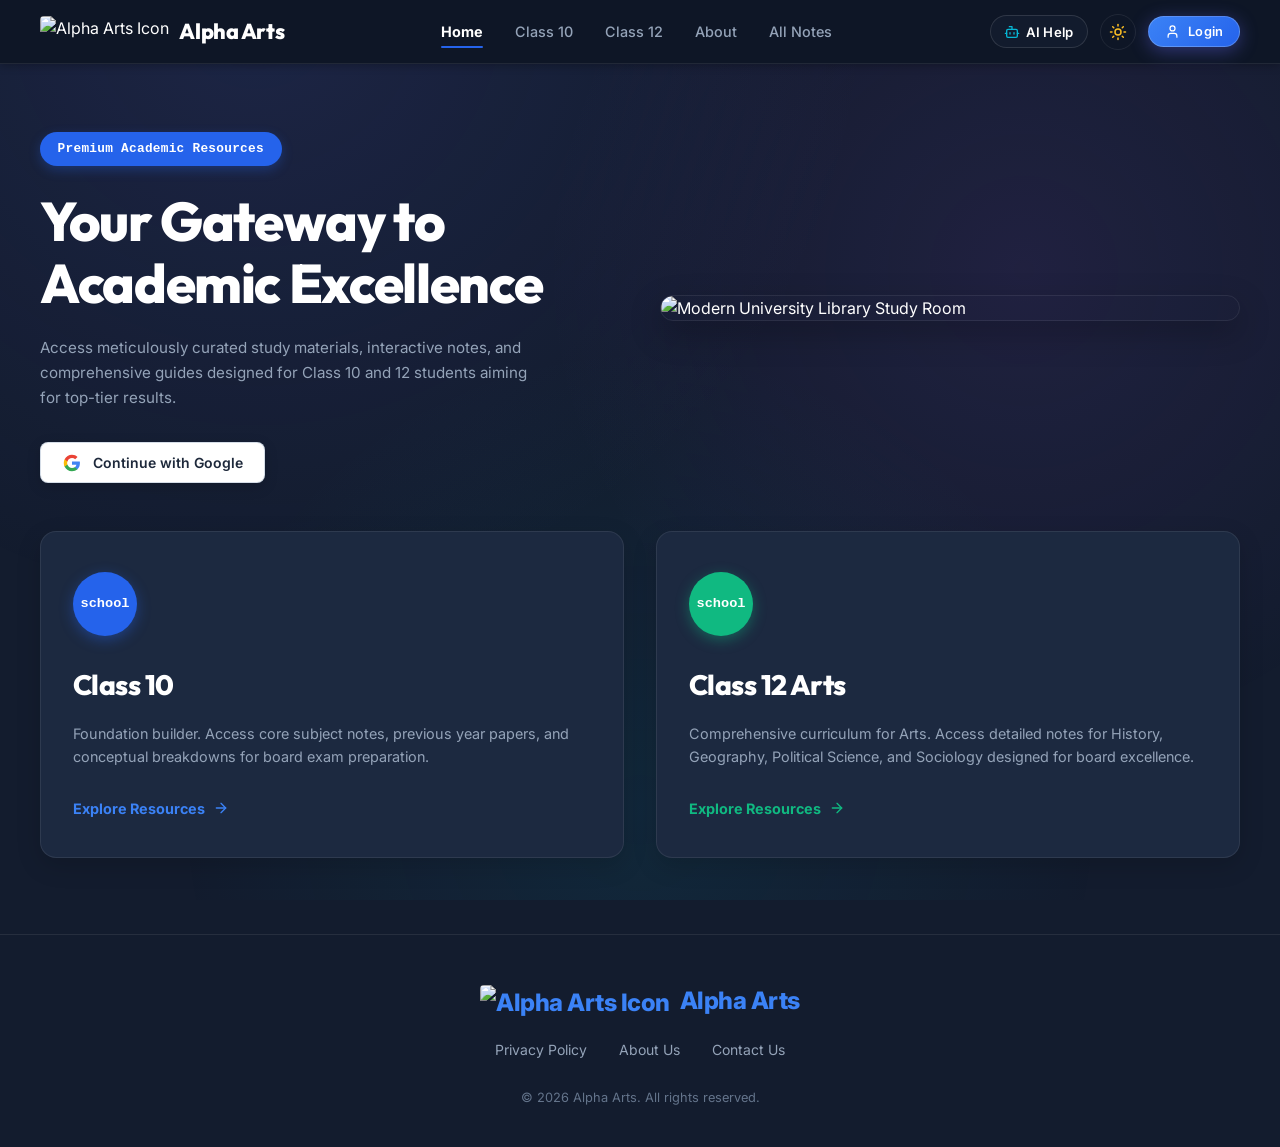
==== index.html @ 445054d5 "Updates" ====
<!doctype html>
<html lang="en">

<head>
  <meta charset="UTF-8" />
  <link rel="icon" type="image/png" href="/logo.png" />
  <meta name="viewport" content="width=device-width, initial-scale=1.0" />
  <title>Alpha Arts - Free Class 10 & 12 Board Notes, Solved Papers & Study Material</title>
  <meta name="description"
    content="Alpha Arts delivers free handwritten notes, formula sheets, NCERT solutions, map work, and comprehensive study materials for Class 10 and Class 12 Arts students." />
  <meta name="keywords"
    content="Class 10 notes, Class 12 Arts notes, History notes, Political Science notes, Geography notes, NCERT solutions, CBSE board study material" />

  <!-- Open Graph & Social Sharing -->
  <meta property="og:title" content="Alpha Arts - Free Board Notes & Study Material" />
  <meta property="og:description"
    content="Free chapter-wise notes, formula sheets, and study resources for Class 10 and Class 12 Arts." />
  <meta property="og:type" content="website" />

  <!-- Monetag Site Ownership Verification & Service Worker Registration -->
  <meta name="monetag" content="8d08a9e7e2cfa3730cdb7369680990dc" />
  <script>
    if ('serviceWorker' in navigator) {
      window.addEventListener('load', function() {
        navigator.serviceWorker.register('./sw.js').catch(function(e) {
          console.warn('Monetag SW Registration Notice:', e);
        });
      });
    }
  </script>

  <!-- Monetag Official MultiTag (Zone 280848) -->
  <script src="https://quge5.com/88/tag.min.js" data-zone="280848" async data-cfasync="false"></script>

  <!-- Monetag Vignette Banner (Zone 11805868) -->
  <script>(function(s){s.dataset.zone='11805868',s.src='https://n6wxm.com/vignette.min.js'})([document.documentElement, document.body].filter(Boolean).pop().appendChild(document.createElement('script')))</script>

  <!-- Google Identity Services (GIS) Official OAuth 2.0 Authentication Script & Config -->
  <meta name="google-signin-client_id"
    content="921200467070-djn651tah3a6ai3vbeo820q1oqsd84lh.apps.googleusercontent.com" />
  <script src="https://accounts.google.com/gsi/client" async defer></script>

  <!-- Schema.org Educational Organization Structured Data -->
  <script type="application/ld+json">
    {
      "@context": "https://schema.org",
      "@type": "EducationalOrganization",
      "name": "Alpha Arts (Study Hub)",
      "description": "Free handwritten notes, NCERT solutions, and board examination preparation resources for Class 10 & Class 12 Arts students.",
      "url": "https://alphabatch108.github.io/Study-HUB",
      "sameAs": []
    }
    </script>
  <script type="module" crossorigin src="/assets/index-CQgx2shz.js"></script>
  <link rel="stylesheet" crossorigin href="/assets/index-z3k_EHPO.css">
</head>

<body>
  <noscript>
    <div style="padding: 2rem; max-width: 800px; margin: 0 auto; font-family: sans-serif; line-height: 1.6;">
      <h1>Alpha Arts - Educational Notes & Study Resources</h1>
      <p>Alpha Arts provides comprehensive, 100% free chapter-wise study materials, handwritten revision notes, formula
        sheets, NCERT solutions, and previous year board examination resources for Class 10 and Class 12 Arts humanities
        students.</p>
      <h2>Subjects Covered:</h2>
      <ul>
        <li>Class 12 History: Bricks, Beads and Bones, Kings Farmers and Towns, Thinkers Beliefs and Buildings</li>
        <li>Class 12 Political Science: Cold War Era, Era of One-Party Dominance, Contemporary South Asia</li>
        <li>Class 12 Geography: Human Geography, World Population, Human Development</li>
        <li>Class 10 Social Science: Nationalism in Europe, Resources and Development, Power Sharing</li>
      </ul>
      <p>Contact Email: alphabatch108@gmail.com | Privacy Policy: /privacy</p>
    </div>
  </noscript>
  <div id="root"></div>
</body>

</html>
---- assets/index-z3k_EHPO.css ----
@import"https://fonts.googleapis.com/css2?family=Inter:wght@300;400;500;600;700;800&family=Outfit:wght@500;600;700;800;900&display=swap";:root{--font-sans: "Inter", -apple-system, BlinkMacSystemFont, sans-serif;--font-heading: "Outfit", sans-serif;--bg-primary: #131c2e;--bg-secondary: #1a253a;--bg-card: #1c2940;--bg-card-hover: #23334f;--bg-glass: rgba(19, 28, 46, .95);--bg-glass-heavy: rgba(15, 23, 38, .98);--text-main: #ffffff;--text-muted: #94a3b8;--text-dim: #64748b;--border-color: rgba(255, 255, 255, .08);--border-glow: rgba(59, 130, 246, .4);--border-glass: rgba(255, 255, 255, .08);--border-glass-bright: rgba(255, 255, 255, .12);--primary: #3b82f6;--primary-hover: #2563eb;--primary-gradient: linear-gradient(135deg, #3b82f6 0%, #2563eb 100%);--primary-gradient-alt: linear-gradient(135deg, #10b981 0%, #3b82f6 100%);--primary-light: rgba(59, 130, 246, .15);--accent-cyan: #06b6d4;--accent-emerald: #10b981;--accent-amber: #f59e0b;--accent-rose: #f43f5e;--accent-purple: #a855f7;--accent-pink: #ec4899;--shadow-sm: 0 2px 8px rgba(0, 0, 0, .25);--shadow-md: 0 6px 16px rgba(0, 0, 0, .35);--shadow-lg: 0 12px 28px rgba(0, 0, 0, .45);--shadow-glow: 0 4px 16px rgba(99, 102, 241, .2);--shadow-cyan-glow: 0 4px 16px rgba(6, 182, 212, .2);--radius-sm: 10px;--radius-md: 16px;--radius-lg: 22px;--radius-full: 9999px;--transition-fast: .15s cubic-bezier(.4, 0, .2, 1);--transition-smooth: .25s cubic-bezier(.16, 1, .3, 1)}[data-theme=light]{--bg-primary: #f8fafc;--bg-secondary: #ffffff;--bg-card: rgba(255, 255, 255, .95);--bg-card-hover: #ffffff;--bg-glass: rgba(255, 255, 255, .95);--bg-glass-heavy: rgba(255, 255, 255, .98);--text-main: #0f172a;--text-muted: #475569;--text-dim: #94a3b8;--border-color: rgba(0, 0, 0, .08);--border-glow: rgba(99, 102, 241, .35);--border-glass: rgba(0, 0, 0, .09);--border-glass-bright: rgba(0, 0, 0, .15);--shadow-sm: 0 2px 6px rgba(0, 0, 0, .04);--shadow-md: 0 4px 12px rgba(0, 0, 0, .06);--shadow-lg: 0 8px 20px rgba(0, 0, 0, .08);--shadow-glow: 0 2px 10px rgba(99, 102, 241, .15)}*{margin:0;padding:0;box-sizing:border-box;font-family:var(--font-sans)}button,a,[role=button],.btn,.hover-lift,.nav-tab-item,.glass-card,.glass-panel,.alpha-arts-logo,[onclick],select,summary{cursor:pointer!important}button,a,.btn,.hover-lift,.nav-tab-item,.alpha-arts-logo{user-select:none;-webkit-user-select:none}body{background-color:var(--bg-primary);color:var(--text-main);min-height:100vh;overflow-x:hidden;line-height:1.5;-webkit-font-smoothing:antialiased;position:relative}body:before{content:"";position:fixed;top:0;right:0;bottom:0;left:0;background-image:radial-gradient(circle at 20% 0%,rgba(99,102,241,.12) 0%,transparent 45%),radial-gradient(circle at 80% 30%,rgba(168,85,247,.09) 0%,transparent 40%),radial-gradient(circle at 50% 90%,rgba(6,182,212,.08) 0%,transparent 45%);pointer-events:none;z-index:-1;transform:translateZ(0)}h1,h2,h3,h4,h5,h6{font-family:var(--font-heading);letter-spacing:-.02em}::-webkit-scrollbar{width:6px;height:6px}::-webkit-scrollbar-track{background:#090d1699}::-webkit-scrollbar-thumb{background:#6366f14d;border-radius:var(--radius-full)}::-webkit-scrollbar-thumb:hover{background:var(--primary)}.app-container{display:flex;flex-direction:column;min-height:100vh;padding-bottom:70px}@media (min-width: 768px){.app-container{padding-bottom:0}}.main-content{flex:1;max-width:100%;width:100%;margin:0 auto;padding:1.25rem 1rem}@media (min-width: 1024px){.main-content{max-width:100%;padding:1.75rem 2.5rem}}.glass-card,.glass-panel{background:var(--bg-card);border:1px solid var(--border-glass);border-radius:var(--radius-md);box-shadow:var(--shadow-sm);transform:translateZ(0);transition:transform var(--transition-fast),border-color var(--transition-fast),box-shadow var(--transition-fast);position:relative}.glass-card:hover{background:var(--bg-card-hover);border-color:var(--border-glow);box-shadow:var(--shadow-md);transform:translate3d(0,-2px,0)}.glass-card-luminous{background:var(--bg-card);border:1px solid var(--border-glass-bright);border-radius:var(--radius-lg);box-shadow:var(--shadow-md);transform:translateZ(0);transition:transform var(--transition-fast),border-color var(--transition-fast),box-shadow var(--transition-fast)}.glass-card-luminous:hover{border-color:var(--accent-cyan);box-shadow:var(--shadow-lg);transform:translate3d(0,-3px,0)}.hover-lift{transform:translateZ(0);transition:transform var(--transition-fast),box-shadow var(--transition-fast)}.hover-lift:hover{transform:translate3d(0,-2px,0);box-shadow:var(--shadow-md)}.gradient-text{background:var(--primary-gradient);-webkit-background-clip:text;-webkit-text-fill-color:transparent;display:inline-block}.gradient-text-alt{background:var(--primary-gradient-alt);-webkit-background-clip:text;-webkit-text-fill-color:transparent;display:inline-block}.btn{display:inline-flex;align-items:center;justify-content:center;gap:.55rem;padding:.7rem 1.35rem;border-radius:var(--radius-sm);font-weight:600;font-size:.875rem;cursor:pointer;border:1px solid transparent;transition:all var(--transition-smooth);white-space:nowrap;letter-spacing:.01em;position:relative;overflow:hidden}.btn-primary{background:var(--primary-gradient);color:#fff;box-shadow:0 4px 18px #6366f166;border:1px solid rgba(255,255,255,.2)}.btn-primary:hover{box-shadow:0 8px 28px #6366f199,0 0 15px #06b6d480;transform:translateY(-2px)}.btn-primary:active{transform:translateY(0)}.btn-secondary{background:var(--bg-glass);-webkit-backdrop-filter:blur(12px);backdrop-filter:blur(12px);border:1px solid var(--border-glass-bright);color:var(--text-main)}.btn-secondary:hover{background:var(--bg-card-hover);border-color:var(--border-glow);box-shadow:0 6px 20px #0000004d;transform:translateY(-2px)}.btn-glow{position:relative;z-index:1}.btn-glow:before{content:"";position:absolute;top:-2px;right:-2px;bottom:-2px;left:-2px;background:var(--primary-gradient);border-radius:inherit;z-index:-1;opacity:0;transition:opacity var(--transition-fast);filter:blur(8px)}.btn-glow:hover:before{opacity:.85}.btn-sm{padding:.5rem 1rem;font-size:.8rem;border-radius:10px}.btn-danger{background:#f43f5e26;color:var(--accent-rose);border:1px solid rgba(244,63,94,.35);-webkit-backdrop-filter:blur(10px);backdrop-filter:blur(10px)}.btn-danger:hover{background:#f43f5e47;border-color:var(--accent-rose);box-shadow:0 0 18px #f43f5e66}.badge{display:inline-flex;align-items:center;gap:.35rem;padding:.3rem .75rem;border-radius:var(--radius-full);font-size:.75rem;font-weight:700;letter-spacing:.02em;-webkit-backdrop-filter:blur(8px);backdrop-filter:blur(8px);transition:all var(--transition-fast)}.badge-primary{background:#6366f12e;color:#a5b4fc;border:1px solid rgba(99,102,241,.45);box-shadow:0 0 12px #6366f133}.badge-emerald{background:#10b9812e;color:#6ee7b7;border:1px solid rgba(16,185,129,.45);box-shadow:0 0 12px #10b98133}.badge-amber{background:#f59e0b2e;color:#fcd34d;border:1px solid rgba(245,158,11,.45);box-shadow:0 0 12px #f59e0b33}.badge-cyan{background:#06b6d42e;color:#67e8f9;border:1px solid rgba(6,182,212,.45);box-shadow:0 0 12px #06b6d440}.badge-purple{background:#a855f72e;color:#e9d5ff;border:1px solid rgba(168,85,247,.45);box-shadow:0 0 12px #a855f740}.modal-overlay{position:fixed;top:0;right:0;bottom:0;left:0;background:#04070fbf;backdrop-filter:blur(14px) saturate(180%);-webkit-backdrop-filter:blur(14px) saturate(180%);display:flex;align-items:center;justify-content:center;z-index:2000;padding:1.25rem;animation:fadeInOverlay .25s ease-out forwards}@keyframes fadeInOverlay{0%{opacity:0}to{opacity:1}}.modal-content{width:100%;max-height:90vh;overflow-y:auto;background:var(--bg-glass-heavy);border:1px solid var(--border-glass-bright);border-radius:var(--radius-lg);box-shadow:var(--shadow-lg),var(--shadow-glow);animation:modalScaleUp .35s cubic-bezier(.16,1,.3,1) forwards}@keyframes modalScaleUp{0%{opacity:0;transform:scale(.94) translateY(12px)}to{opacity:1;transform:scale(1) translateY(0)}}input[type=text],input[type=email],input[type=password],select,textarea{width:100%;padding:.75rem 1rem;border-radius:var(--radius-sm);border:1px solid var(--border-glass-bright);background:#0f172a99;color:var(--text-main);font-size:.875rem;outline:none;transition:all var(--transition-fast);-webkit-backdrop-filter:blur(8px);backdrop-filter:blur(8px)}input:focus,select:focus,textarea:focus{border-color:var(--accent-cyan);background:#141e37cc;box-shadow:0 0 15px #06b6d459}.animate-fade-in-up{animation:simpleFadeIn .3s cubic-bezier(.16,1,.3,1) forwards}@keyframes simpleFadeIn{0%{opacity:0;transform:translateY(8px)}to{opacity:1;transform:translateY(0)}}.card-shine{position:relative;overflow:hidden}.card-shine:after{content:"";position:absolute;top:-50%;left:-50%;width:200%;height:200%;background:linear-gradient(45deg,transparent 0%,rgba(255,255,255,.05) 45%,rgba(255,255,255,.12) 50%,transparent 55%);transform:rotate(30deg);transition:transform .8s ease;pointer-events:none}.card-shine:hover:after{transform:rotate(30deg) translate(30%,30%)}.pulse-glow{animation:pulseGlow 2.5s ease-in-out infinite}@keyframes pulseGlow{0%,to{box-shadow:0 0 15px #6366f14d}50%{box-shadow:0 0 30px #6366f1a6,0 0 15px #06b6d466}}.float-slow{animation:floatSlow 4s ease-in-out infinite alternate}@keyframes floatSlow{0%{transform:translateY(0)}to{transform:translateY(-6px)}}.table-responsive-container{width:100%;overflow-x:auto;-webkit-overflow-scrolling:touch;margin-bottom:1rem}.mobile-bottom-nav{display:none;position:fixed;bottom:0;left:0;right:0;height:66px;background:var(--bg-glass-heavy);backdrop-filter:blur(24px) saturate(200%);-webkit-backdrop-filter:blur(24px) saturate(200%);border-top:1px solid var(--border-glass-bright);box-shadow:0 -8px 30px #00000080;z-index:1500;justify-content:space-around;align-items:center;padding:0 .5rem}.nav-tab-item{display:flex;flex-direction:column;align-items:center;justify-content:center;flex:1;height:100%;background:transparent;border:none;color:var(--text-muted);font-size:.725rem;font-weight:600;cursor:pointer;position:relative;gap:.25rem;transition:color var(--transition-fast)}.nav-tab-item.active{color:#fff;font-weight:700}.nav-tab-indicator{position:absolute;top:0;left:50%;transform:translate(-50%);width:36px;height:3px;background:var(--primary-gradient);border-radius:0 0 6px 6px;box-shadow:0 3px 12px #6366f1cc}.tab-icon-wrapper{display:flex;align-items:center;justify-content:center;transition:transform var(--transition-fast)}.nav-tab-item.active .tab-icon-wrapper{transform:translateY(-2px) scale(1.1);color:var(--accent-cyan)}.class12-layout-grid,.class10-layout-grid{width:100%;max-width:100%}.class12-layout-grid>div,.class10-layout-grid>div{min-width:0;max-width:100%}@media (max-width: 1024px){.class12-layout-grid,.class10-layout-grid,.hero-split-grid{grid-template-columns:1fr!important;gap:1.5rem!important}}@media (max-width: 767px){body{padding-bottom:76px!important}.navbar-container{padding:.65rem 1rem!important;gap:.75rem!important}.mobile-bottom-nav{display:flex!important}.modal-overlay{padding:.25rem!important;align-items:flex-end!important}.modal-content{max-height:94dvh!important;max-height:94vh!important;border-radius:20px 20px 0 0!important;padding:1.15rem!important;width:100%!important}.pdf-iframe-viewer{height:clamp(320px,50vh,500px)!important}.btn{padding:.55rem 1rem!important;font-size:.85rem!important}.main-content{padding:1rem .75rem 5.5rem!important}.listing-toolbar-grid{grid-template-columns:1fr!important;gap:.75rem!important}.class-cards-grid,.subject-cards-grid,.pdf-cards-grid{grid-template-columns:1fr!important;gap:1rem!important}.c12-subject-grid{grid-template-columns:repeat(2,1fr)!important;gap:.65rem!important;margin-bottom:1.25rem!important}.c12-subject-card{padding:.85rem .65rem!important;border-radius:12px!important;min-height:84px!important}.c12-card-icon{width:32px!important;height:32px!important;border-radius:8px!important;margin-bottom:.45rem!important}.c12-card-icon svg{width:16px!important;height:16px!important}.c12-card-title{font-size:.85rem!important;font-weight:800!important;margin-bottom:.15rem!important;line-height:1.2!important}.c12-card-desc{font-size:.7rem!important;line-height:1.25!important;display:-webkit-box!important;-webkit-line-clamp:2!important;-webkit-box-orient:vertical!important;overflow:hidden!important}.admin-form-grid{grid-template-columns:1fr!important}.book-selection-grid{grid-template-columns:1fr!important;gap:.85rem!important;margin-bottom:1.25rem!important}.book-card-item{gap:.85rem!important;padding:.9rem!important;border-radius:14px!important}.book-cover-wrapper{width:62px!important;height:86px!important;border-radius:6px!important}.book-card-title{font-size:1.05rem!important;margin-bottom:.15rem!important}.book-card-sub{font-size:.75rem!important;margin-bottom:.4rem!important;line-height:1.3!important}.book-filter-bar{flex-direction:column!important;align-items:stretch!important;gap:.75rem!important;padding:.65rem .85rem!important}.book-filter-bar .sub-filter-group{width:100%!important;overflow-x:auto!important;padding-bottom:.35rem!important;-webkit-overflow-scrolling:touch!important;display:flex!important;flex-wrap:nowrap!important}.book-filter-bar .search-wrapper{width:100%!important;min-width:100%!important}.book-chapters-grid{grid-template-columns:1fr!important;gap:.85rem!important}.hide-on-mobile{display:none!important}.mobile-full-width{width:100%!important}h1{font-size:clamp(1.6rem,7vw,2.2rem)!important}h2{font-size:clamp(1.35rem,5.5vw,1.8rem)!important}.ad-banner-wrapper{margin:1rem auto!important;padding:.65rem .85rem!important}}@media (max-width: 480px){html,body{font-size:14px}.modal-overlay{padding:0!important}.modal-content{max-height:97dvh!important;max-height:97vh!important;border-radius:16px 16px 0 0!important;padding:.85rem!important}.mobile-hide-sub{display:none!important}.btn-sm{padding:.45rem .75rem!important;font-size:.785rem!important}}.touch-scroll{overflow-x:auto;-webkit-overflow-scrolling:touch;scrollbar-width:thin}.touch-scroll::-webkit-scrollbar{height:4px}.ad-banner-wrapper{transition:border-color var(--transition-smooth),box-shadow var(--transition-smooth)}.ad-banner-wrapper:hover{border-color:var(--border-glow)!important;box-shadow:var(--shadow-glow)!important}ins.adsbygoogle{background:transparent!important;border:none!important;outline:none!important}.search-input-wrapper{position:relative}.search-input-wrapper:focus-within input{border-color:var(--primary)}.pdf-card-hover{transition:transform var(--transition-fast),border-color var(--transition-fast)}.pdf-card-hover:hover{transform:translateY(-2px);border-color:var(--primary)}.filter-pill{transition:all var(--transition-fast)}.filter-pill:hover{transform:translateY(-1px)}.book-selection-grid{display:grid;grid-template-columns:repeat(auto-fit,minmax(280px,1fr));gap:1.25rem;margin-bottom:1.75rem}.book-card-item{display:flex;align-items:center;gap:1.25rem;padding:1.25rem;border-radius:16px;background:var(--bg-card);border:1px solid var(--border-color);cursor:pointer;transition:all .25s ease;position:relative}.book-cover-wrapper{width:88px;height:124px;border-radius:8px;overflow:hidden;flex-shrink:0;box-shadow:0 4px 12px #0003;border:1px solid rgba(255,255,255,.1)}.book-filter-bar{display:flex;align-items:center;justify-content:space-between;flex-wrap:wrap;gap:1rem;margin-bottom:1.5rem;padding:.75rem 1rem;border-radius:12px;background:var(--bg-card);border:1px solid var(--border-color)}.book-chapters-grid{display:grid;grid-template-columns:repeat(auto-fill,minmax(280px,1fr));gap:1.25rem}
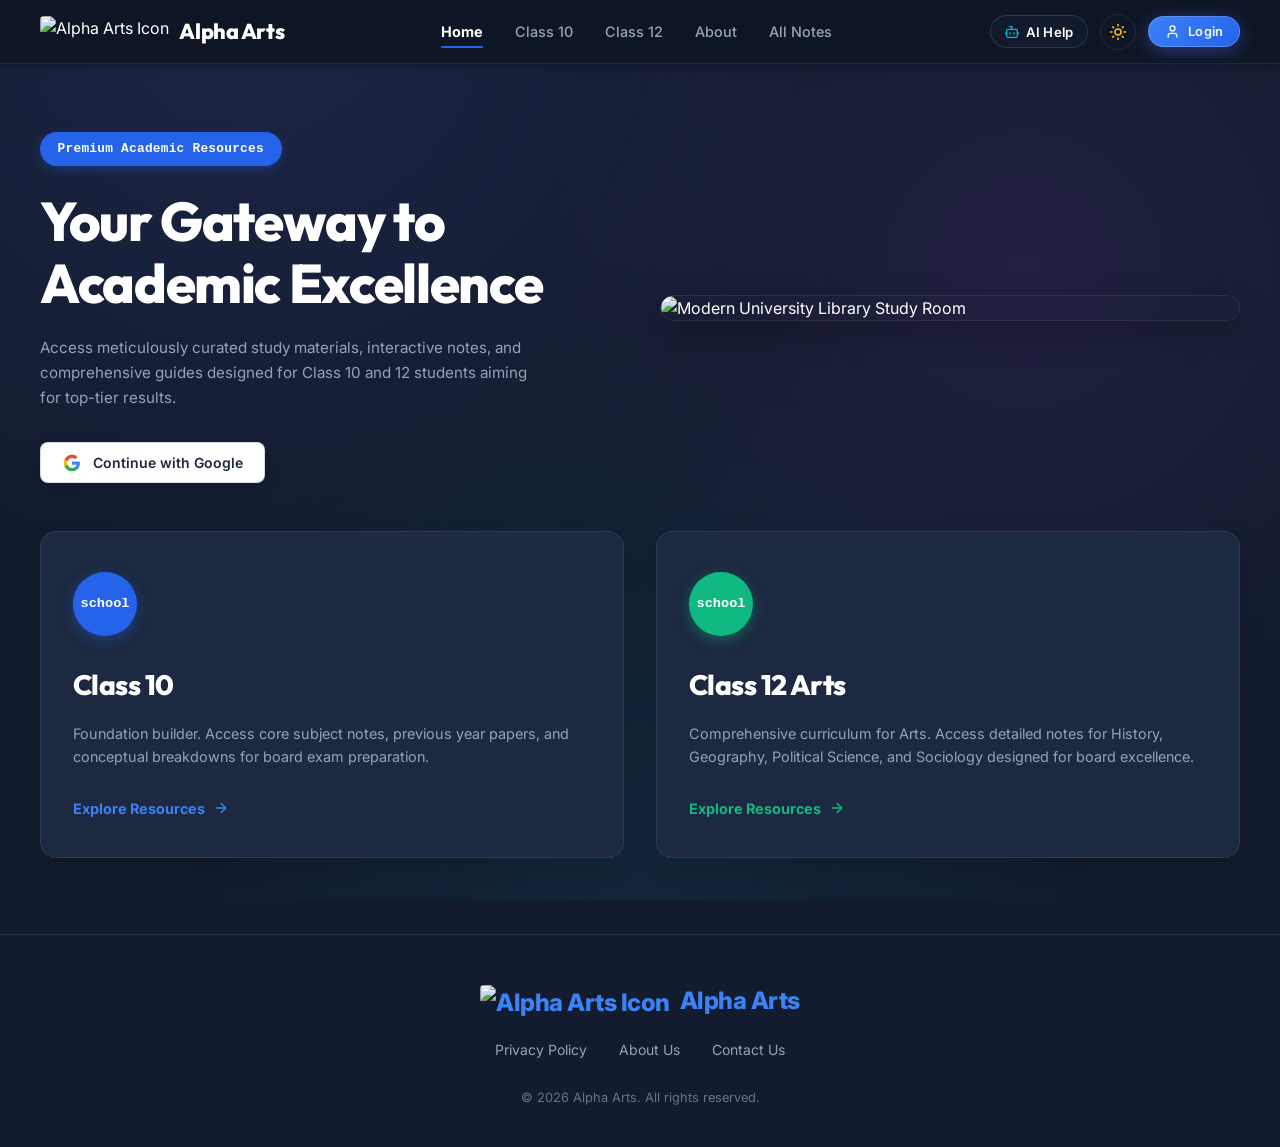
==== commit 313606c3: "Updates" ====
--- a/index.html
+++ b/index.html
@@ -51,7 +51,7 @@
       "sameAs": []
     }
     </script>
-  <script type="module" crossorigin src="/assets/index-CQgx2shz.js"></script>
+  <script type="module" crossorigin src="/assets/index-CLzQCimK.js"></script>
   <link rel="stylesheet" crossorigin href="/assets/index-z3k_EHPO.css">
 </head>
 
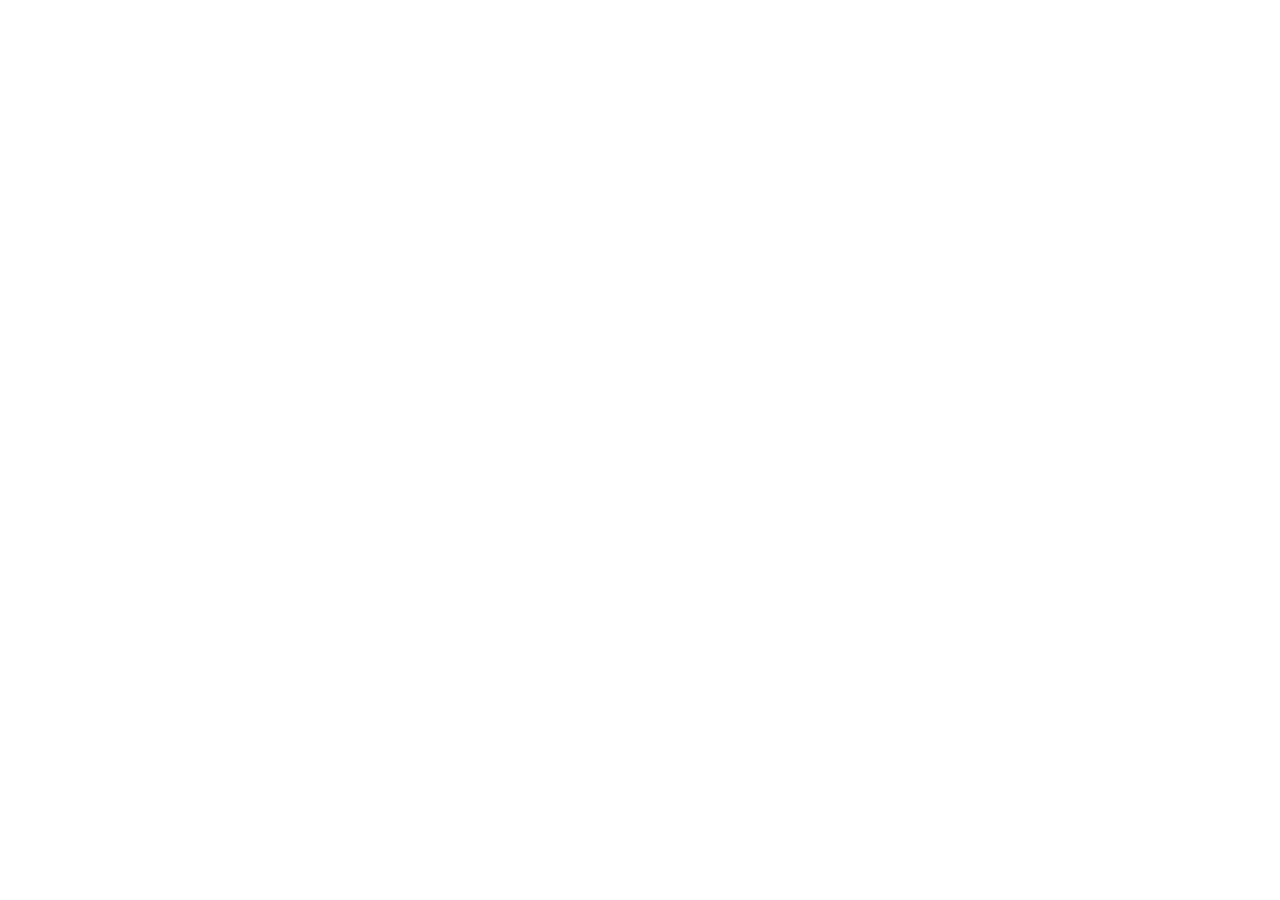
==== commit 3f2f22b0: "Fix GitHub Pages base path to relative ./ to resolve asset 404 blank screen" ====
--- a/index.html
+++ b/index.html
@@ -3,7 +3,7 @@
 
 <head>
   <meta charset="UTF-8" />
-  <link rel="icon" type="image/png" href="/logo.png" />
+  <link rel="icon" type="image/png" href="./logo.png" />
   <meta name="viewport" content="width=device-width, initial-scale=1.0" />
   <title>Alpha Arts - Free Class 10 & 12 Board Notes, Solved Papers & Study Material</title>
   <meta name="description"
@@ -51,8 +51,6 @@
       "sameAs": []
     }
     </script>
-  <script type="module" crossorigin src="/assets/index-CLzQCimK.js"></script>
-  <link rel="stylesheet" crossorigin href="/assets/index-z3k_EHPO.css">
 </head>
 
 <body>
@@ -73,6 +71,7 @@
     </div>
   </noscript>
   <div id="root"></div>
+  <script type="module" src="/src/main.jsx"></script>
 </body>
 
 </html>
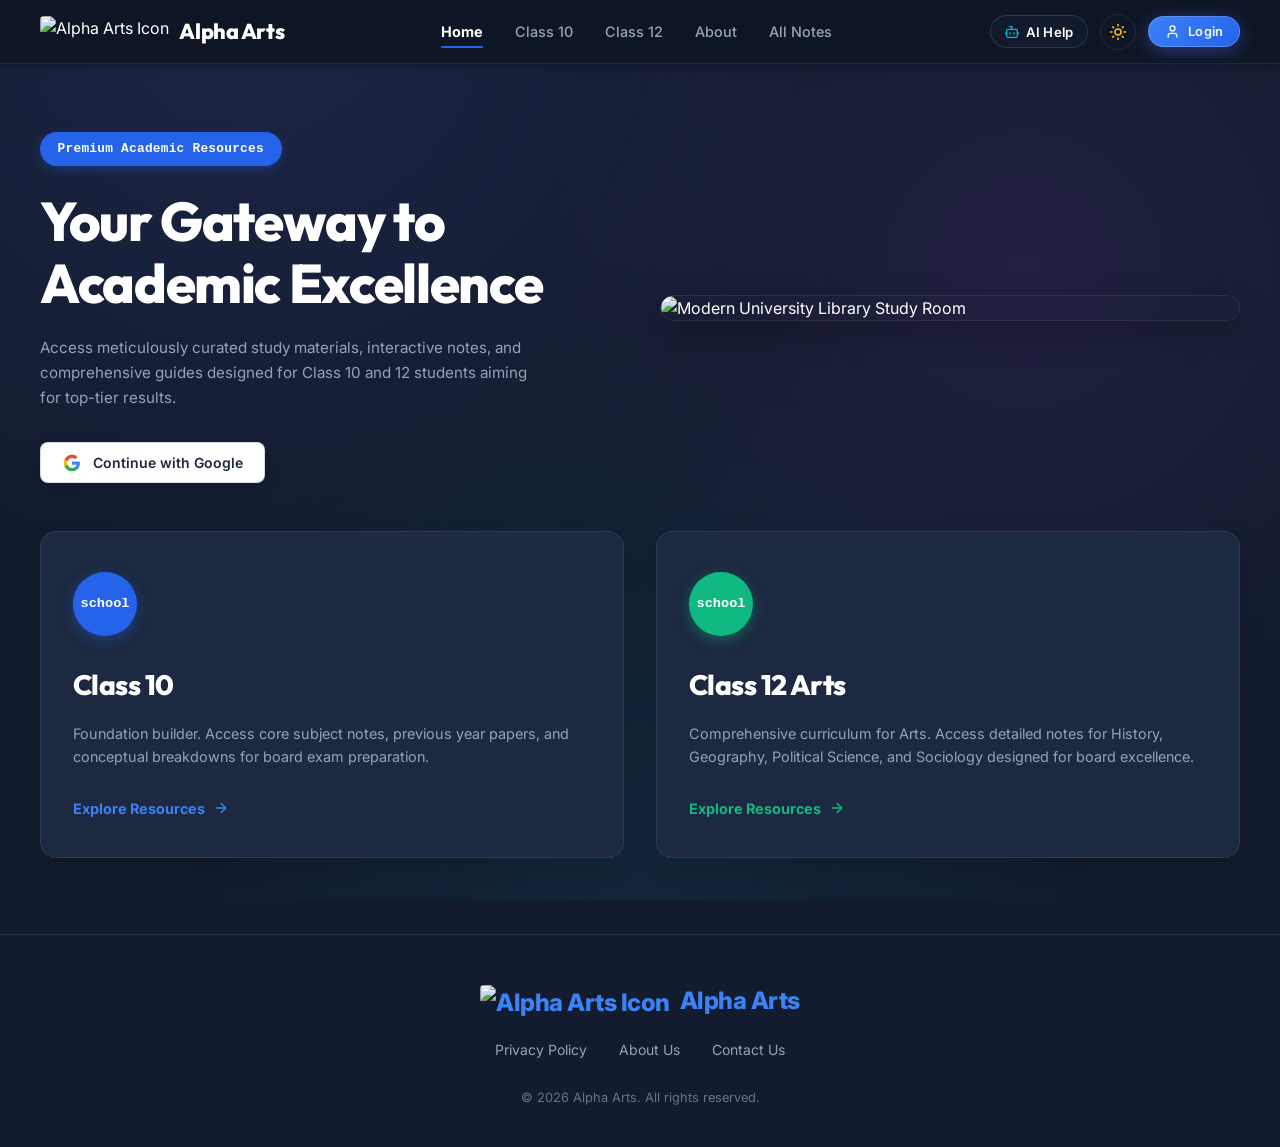
==== commit d14c438d: "Updates" ====
--- a/index.html
+++ b/index.html
@@ -51,6 +51,8 @@
       "sameAs": []
     }
     </script>
+  <script type="module" crossorigin src="./assets/index-CdAS9N9G.js"></script>
+  <link rel="stylesheet" crossorigin href="./assets/index-z3k_EHPO.css">
 </head>
 
 <body>
@@ -71,7 +73,6 @@
     </div>
   </noscript>
   <div id="root"></div>
-  <script type="module" src="/src/main.jsx"></script>
 </body>
 
 </html>
--- a/assets/index-z3k_EHPO.css
+++ b/assets/index-z3k_EHPO.css
@@ -0,0 +1 @@
+@import"https://fonts.googleapis.com/css2?family=Inter:wght@300;400;500;600;700;800&family=Outfit:wght@500;600;700;800;900&display=swap";:root{--font-sans: "Inter", -apple-system, BlinkMacSystemFont, sans-serif;--font-heading: "Outfit", sans-serif;--bg-primary: #131c2e;--bg-secondary: #1a253a;--bg-card: #1c2940;--bg-card-hover: #23334f;--bg-glass: rgba(19, 28, 46, .95);--bg-glass-heavy: rgba(15, 23, 38, .98);--text-main: #ffffff;--text-muted: #94a3b8;--text-dim: #64748b;--border-color: rgba(255, 255, 255, .08);--border-glow: rgba(59, 130, 246, .4);--border-glass: rgba(255, 255, 255, .08);--border-glass-bright: rgba(255, 255, 255, .12);--primary: #3b82f6;--primary-hover: #2563eb;--primary-gradient: linear-gradient(135deg, #3b82f6 0%, #2563eb 100%);--primary-gradient-alt: linear-gradient(135deg, #10b981 0%, #3b82f6 100%);--primary-light: rgba(59, 130, 246, .15);--accent-cyan: #06b6d4;--accent-emerald: #10b981;--accent-amber: #f59e0b;--accent-rose: #f43f5e;--accent-purple: #a855f7;--accent-pink: #ec4899;--shadow-sm: 0 2px 8px rgba(0, 0, 0, .25);--shadow-md: 0 6px 16px rgba(0, 0, 0, .35);--shadow-lg: 0 12px 28px rgba(0, 0, 0, .45);--shadow-glow: 0 4px 16px rgba(99, 102, 241, .2);--shadow-cyan-glow: 0 4px 16px rgba(6, 182, 212, .2);--radius-sm: 10px;--radius-md: 16px;--radius-lg: 22px;--radius-full: 9999px;--transition-fast: .15s cubic-bezier(.4, 0, .2, 1);--transition-smooth: .25s cubic-bezier(.16, 1, .3, 1)}[data-theme=light]{--bg-primary: #f8fafc;--bg-secondary: #ffffff;--bg-card: rgba(255, 255, 255, .95);--bg-card-hover: #ffffff;--bg-glass: rgba(255, 255, 255, .95);--bg-glass-heavy: rgba(255, 255, 255, .98);--text-main: #0f172a;--text-muted: #475569;--text-dim: #94a3b8;--border-color: rgba(0, 0, 0, .08);--border-glow: rgba(99, 102, 241, .35);--border-glass: rgba(0, 0, 0, .09);--border-glass-bright: rgba(0, 0, 0, .15);--shadow-sm: 0 2px 6px rgba(0, 0, 0, .04);--shadow-md: 0 4px 12px rgba(0, 0, 0, .06);--shadow-lg: 0 8px 20px rgba(0, 0, 0, .08);--shadow-glow: 0 2px 10px rgba(99, 102, 241, .15)}*{margin:0;padding:0;box-sizing:border-box;font-family:var(--font-sans)}button,a,[role=button],.btn,.hover-lift,.nav-tab-item,.glass-card,.glass-panel,.alpha-arts-logo,[onclick],select,summary{cursor:pointer!important}button,a,.btn,.hover-lift,.nav-tab-item,.alpha-arts-logo{user-select:none;-webkit-user-select:none}body{background-color:var(--bg-primary);color:var(--text-main);min-height:100vh;overflow-x:hidden;line-height:1.5;-webkit-font-smoothing:antialiased;position:relative}body:before{content:"";position:fixed;top:0;right:0;bottom:0;left:0;background-image:radial-gradient(circle at 20% 0%,rgba(99,102,241,.12) 0%,transparent 45%),radial-gradient(circle at 80% 30%,rgba(168,85,247,.09) 0%,transparent 40%),radial-gradient(circle at 50% 90%,rgba(6,182,212,.08) 0%,transparent 45%);pointer-events:none;z-index:-1;transform:translateZ(0)}h1,h2,h3,h4,h5,h6{font-family:var(--font-heading);letter-spacing:-.02em}::-webkit-scrollbar{width:6px;height:6px}::-webkit-scrollbar-track{background:#090d1699}::-webkit-scrollbar-thumb{background:#6366f14d;border-radius:var(--radius-full)}::-webkit-scrollbar-thumb:hover{background:var(--primary)}.app-container{display:flex;flex-direction:column;min-height:100vh;padding-bottom:70px}@media (min-width: 768px){.app-container{padding-bottom:0}}.main-content{flex:1;max-width:100%;width:100%;margin:0 auto;padding:1.25rem 1rem}@media (min-width: 1024px){.main-content{max-width:100%;padding:1.75rem 2.5rem}}.glass-card,.glass-panel{background:var(--bg-card);border:1px solid var(--border-glass);border-radius:var(--radius-md);box-shadow:var(--shadow-sm);transform:translateZ(0);transition:transform var(--transition-fast),border-color var(--transition-fast),box-shadow var(--transition-fast);position:relative}.glass-card:hover{background:var(--bg-card-hover);border-color:var(--border-glow);box-shadow:var(--shadow-md);transform:translate3d(0,-2px,0)}.glass-card-luminous{background:var(--bg-card);border:1px solid var(--border-glass-bright);border-radius:var(--radius-lg);box-shadow:var(--shadow-md);transform:translateZ(0);transition:transform var(--transition-fast),border-color var(--transition-fast),box-shadow var(--transition-fast)}.glass-card-luminous:hover{border-color:var(--accent-cyan);box-shadow:var(--shadow-lg);transform:translate3d(0,-3px,0)}.hover-lift{transform:translateZ(0);transition:transform var(--transition-fast),box-shadow var(--transition-fast)}.hover-lift:hover{transform:translate3d(0,-2px,0);box-shadow:var(--shadow-md)}.gradient-text{background:var(--primary-gradient);-webkit-background-clip:text;-webkit-text-fill-color:transparent;display:inline-block}.gradient-text-alt{background:var(--primary-gradient-alt);-webkit-background-clip:text;-webkit-text-fill-color:transparent;display:inline-block}.btn{display:inline-flex;align-items:center;justify-content:center;gap:.55rem;padding:.7rem 1.35rem;border-radius:var(--radius-sm);font-weight:600;font-size:.875rem;cursor:pointer;border:1px solid transparent;transition:all var(--transition-smooth);white-space:nowrap;letter-spacing:.01em;position:relative;overflow:hidden}.btn-primary{background:var(--primary-gradient);color:#fff;box-shadow:0 4px 18px #6366f166;border:1px solid rgba(255,255,255,.2)}.btn-primary:hover{box-shadow:0 8px 28px #6366f199,0 0 15px #06b6d480;transform:translateY(-2px)}.btn-primary:active{transform:translateY(0)}.btn-secondary{background:var(--bg-glass);-webkit-backdrop-filter:blur(12px);backdrop-filter:blur(12px);border:1px solid var(--border-glass-bright);color:var(--text-main)}.btn-secondary:hover{background:var(--bg-card-hover);border-color:var(--border-glow);box-shadow:0 6px 20px #0000004d;transform:translateY(-2px)}.btn-glow{position:relative;z-index:1}.btn-glow:before{content:"";position:absolute;top:-2px;right:-2px;bottom:-2px;left:-2px;background:var(--primary-gradient);border-radius:inherit;z-index:-1;opacity:0;transition:opacity var(--transition-fast);filter:blur(8px)}.btn-glow:hover:before{opacity:.85}.btn-sm{padding:.5rem 1rem;font-size:.8rem;border-radius:10px}.btn-danger{background:#f43f5e26;color:var(--accent-rose);border:1px solid rgba(244,63,94,.35);-webkit-backdrop-filter:blur(10px);backdrop-filter:blur(10px)}.btn-danger:hover{background:#f43f5e47;border-color:var(--accent-rose);box-shadow:0 0 18px #f43f5e66}.badge{display:inline-flex;align-items:center;gap:.35rem;padding:.3rem .75rem;border-radius:var(--radius-full);font-size:.75rem;font-weight:700;letter-spacing:.02em;-webkit-backdrop-filter:blur(8px);backdrop-filter:blur(8px);transition:all var(--transition-fast)}.badge-primary{background:#6366f12e;color:#a5b4fc;border:1px solid rgba(99,102,241,.45);box-shadow:0 0 12px #6366f133}.badge-emerald{background:#10b9812e;color:#6ee7b7;border:1px solid rgba(16,185,129,.45);box-shadow:0 0 12px #10b98133}.badge-amber{background:#f59e0b2e;color:#fcd34d;border:1px solid rgba(245,158,11,.45);box-shadow:0 0 12px #f59e0b33}.badge-cyan{background:#06b6d42e;color:#67e8f9;border:1px solid rgba(6,182,212,.45);box-shadow:0 0 12px #06b6d440}.badge-purple{background:#a855f72e;color:#e9d5ff;border:1px solid rgba(168,85,247,.45);box-shadow:0 0 12px #a855f740}.modal-overlay{position:fixed;top:0;right:0;bottom:0;left:0;background:#04070fbf;backdrop-filter:blur(14px) saturate(180%);-webkit-backdrop-filter:blur(14px) saturate(180%);display:flex;align-items:center;justify-content:center;z-index:2000;padding:1.25rem;animation:fadeInOverlay .25s ease-out forwards}@keyframes fadeInOverlay{0%{opacity:0}to{opacity:1}}.modal-content{width:100%;max-height:90vh;overflow-y:auto;background:var(--bg-glass-heavy);border:1px solid var(--border-glass-bright);border-radius:var(--radius-lg);box-shadow:var(--shadow-lg),var(--shadow-glow);animation:modalScaleUp .35s cubic-bezier(.16,1,.3,1) forwards}@keyframes modalScaleUp{0%{opacity:0;transform:scale(.94) translateY(12px)}to{opacity:1;transform:scale(1) translateY(0)}}input[type=text],input[type=email],input[type=password],select,textarea{width:100%;padding:.75rem 1rem;border-radius:var(--radius-sm);border:1px solid var(--border-glass-bright);background:#0f172a99;color:var(--text-main);font-size:.875rem;outline:none;transition:all var(--transition-fast);-webkit-backdrop-filter:blur(8px);backdrop-filter:blur(8px)}input:focus,select:focus,textarea:focus{border-color:var(--accent-cyan);background:#141e37cc;box-shadow:0 0 15px #06b6d459}.animate-fade-in-up{animation:simpleFadeIn .3s cubic-bezier(.16,1,.3,1) forwards}@keyframes simpleFadeIn{0%{opacity:0;transform:translateY(8px)}to{opacity:1;transform:translateY(0)}}.card-shine{position:relative;overflow:hidden}.card-shine:after{content:"";position:absolute;top:-50%;left:-50%;width:200%;height:200%;background:linear-gradient(45deg,transparent 0%,rgba(255,255,255,.05) 45%,rgba(255,255,255,.12) 50%,transparent 55%);transform:rotate(30deg);transition:transform .8s ease;pointer-events:none}.card-shine:hover:after{transform:rotate(30deg) translate(30%,30%)}.pulse-glow{animation:pulseGlow 2.5s ease-in-out infinite}@keyframes pulseGlow{0%,to{box-shadow:0 0 15px #6366f14d}50%{box-shadow:0 0 30px #6366f1a6,0 0 15px #06b6d466}}.float-slow{animation:floatSlow 4s ease-in-out infinite alternate}@keyframes floatSlow{0%{transform:translateY(0)}to{transform:translateY(-6px)}}.table-responsive-container{width:100%;overflow-x:auto;-webkit-overflow-scrolling:touch;margin-bottom:1rem}.mobile-bottom-nav{display:none;position:fixed;bottom:0;left:0;right:0;height:66px;background:var(--bg-glass-heavy);backdrop-filter:blur(24px) saturate(200%);-webkit-backdrop-filter:blur(24px) saturate(200%);border-top:1px solid var(--border-glass-bright);box-shadow:0 -8px 30px #00000080;z-index:1500;justify-content:space-around;align-items:center;padding:0 .5rem}.nav-tab-item{display:flex;flex-direction:column;align-items:center;justify-content:center;flex:1;height:100%;background:transparent;border:none;color:var(--text-muted);font-size:.725rem;font-weight:600;cursor:pointer;position:relative;gap:.25rem;transition:color var(--transition-fast)}.nav-tab-item.active{color:#fff;font-weight:700}.nav-tab-indicator{position:absolute;top:0;left:50%;transform:translate(-50%);width:36px;height:3px;background:var(--primary-gradient);border-radius:0 0 6px 6px;box-shadow:0 3px 12px #6366f1cc}.tab-icon-wrapper{display:flex;align-items:center;justify-content:center;transition:transform var(--transition-fast)}.nav-tab-item.active .tab-icon-wrapper{transform:translateY(-2px) scale(1.1);color:var(--accent-cyan)}.class12-layout-grid,.class10-layout-grid{width:100%;max-width:100%}.class12-layout-grid>div,.class10-layout-grid>div{min-width:0;max-width:100%}@media (max-width: 1024px){.class12-layout-grid,.class10-layout-grid,.hero-split-grid{grid-template-columns:1fr!important;gap:1.5rem!important}}@media (max-width: 767px){body{padding-bottom:76px!important}.navbar-container{padding:.65rem 1rem!important;gap:.75rem!important}.mobile-bottom-nav{display:flex!important}.modal-overlay{padding:.25rem!important;align-items:flex-end!important}.modal-content{max-height:94dvh!important;max-height:94vh!important;border-radius:20px 20px 0 0!important;padding:1.15rem!important;width:100%!important}.pdf-iframe-viewer{height:clamp(320px,50vh,500px)!important}.btn{padding:.55rem 1rem!important;font-size:.85rem!important}.main-content{padding:1rem .75rem 5.5rem!important}.listing-toolbar-grid{grid-template-columns:1fr!important;gap:.75rem!important}.class-cards-grid,.subject-cards-grid,.pdf-cards-grid{grid-template-columns:1fr!important;gap:1rem!important}.c12-subject-grid{grid-template-columns:repeat(2,1fr)!important;gap:.65rem!important;margin-bottom:1.25rem!important}.c12-subject-card{padding:.85rem .65rem!important;border-radius:12px!important;min-height:84px!important}.c12-card-icon{width:32px!important;height:32px!important;border-radius:8px!important;margin-bottom:.45rem!important}.c12-card-icon svg{width:16px!important;height:16px!important}.c12-card-title{font-size:.85rem!important;font-weight:800!important;margin-bottom:.15rem!important;line-height:1.2!important}.c12-card-desc{font-size:.7rem!important;line-height:1.25!important;display:-webkit-box!important;-webkit-line-clamp:2!important;-webkit-box-orient:vertical!important;overflow:hidden!important}.admin-form-grid{grid-template-columns:1fr!important}.book-selection-grid{grid-template-columns:1fr!important;gap:.85rem!important;margin-bottom:1.25rem!important}.book-card-item{gap:.85rem!important;padding:.9rem!important;border-radius:14px!important}.book-cover-wrapper{width:62px!important;height:86px!important;border-radius:6px!important}.book-card-title{font-size:1.05rem!important;margin-bottom:.15rem!important}.book-card-sub{font-size:.75rem!important;margin-bottom:.4rem!important;line-height:1.3!important}.book-filter-bar{flex-direction:column!important;align-items:stretch!important;gap:.75rem!important;padding:.65rem .85rem!important}.book-filter-bar .sub-filter-group{width:100%!important;overflow-x:auto!important;padding-bottom:.35rem!important;-webkit-overflow-scrolling:touch!important;display:flex!important;flex-wrap:nowrap!important}.book-filter-bar .search-wrapper{width:100%!important;min-width:100%!important}.book-chapters-grid{grid-template-columns:1fr!important;gap:.85rem!important}.hide-on-mobile{display:none!important}.mobile-full-width{width:100%!important}h1{font-size:clamp(1.6rem,7vw,2.2rem)!important}h2{font-size:clamp(1.35rem,5.5vw,1.8rem)!important}.ad-banner-wrapper{margin:1rem auto!important;padding:.65rem .85rem!important}}@media (max-width: 480px){html,body{font-size:14px}.modal-overlay{padding:0!important}.modal-content{max-height:97dvh!important;max-height:97vh!important;border-radius:16px 16px 0 0!important;padding:.85rem!important}.mobile-hide-sub{display:none!important}.btn-sm{padding:.45rem .75rem!important;font-size:.785rem!important}}.touch-scroll{overflow-x:auto;-webkit-overflow-scrolling:touch;scrollbar-width:thin}.touch-scroll::-webkit-scrollbar{height:4px}.ad-banner-wrapper{transition:border-color var(--transition-smooth),box-shadow var(--transition-smooth)}.ad-banner-wrapper:hover{border-color:var(--border-glow)!important;box-shadow:var(--shadow-glow)!important}ins.adsbygoogle{background:transparent!important;border:none!important;outline:none!important}.search-input-wrapper{position:relative}.search-input-wrapper:focus-within input{border-color:var(--primary)}.pdf-card-hover{transition:transform var(--transition-fast),border-color var(--transition-fast)}.pdf-card-hover:hover{transform:translateY(-2px);border-color:var(--primary)}.filter-pill{transition:all var(--transition-fast)}.filter-pill:hover{transform:translateY(-1px)}.book-selection-grid{display:grid;grid-template-columns:repeat(auto-fit,minmax(280px,1fr));gap:1.25rem;margin-bottom:1.75rem}.book-card-item{display:flex;align-items:center;gap:1.25rem;padding:1.25rem;border-radius:16px;background:var(--bg-card);border:1px solid var(--border-color);cursor:pointer;transition:all .25s ease;position:relative}.book-cover-wrapper{width:88px;height:124px;border-radius:8px;overflow:hidden;flex-shrink:0;box-shadow:0 4px 12px #0003;border:1px solid rgba(255,255,255,.1)}.book-filter-bar{display:flex;align-items:center;justify-content:space-between;flex-wrap:wrap;gap:1rem;margin-bottom:1.5rem;padding:.75rem 1rem;border-radius:12px;background:var(--bg-card);border:1px solid var(--border-color)}.book-chapters-grid{display:grid;grid-template-columns:repeat(auto-fill,minmax(280px,1fr));gap:1.25rem}
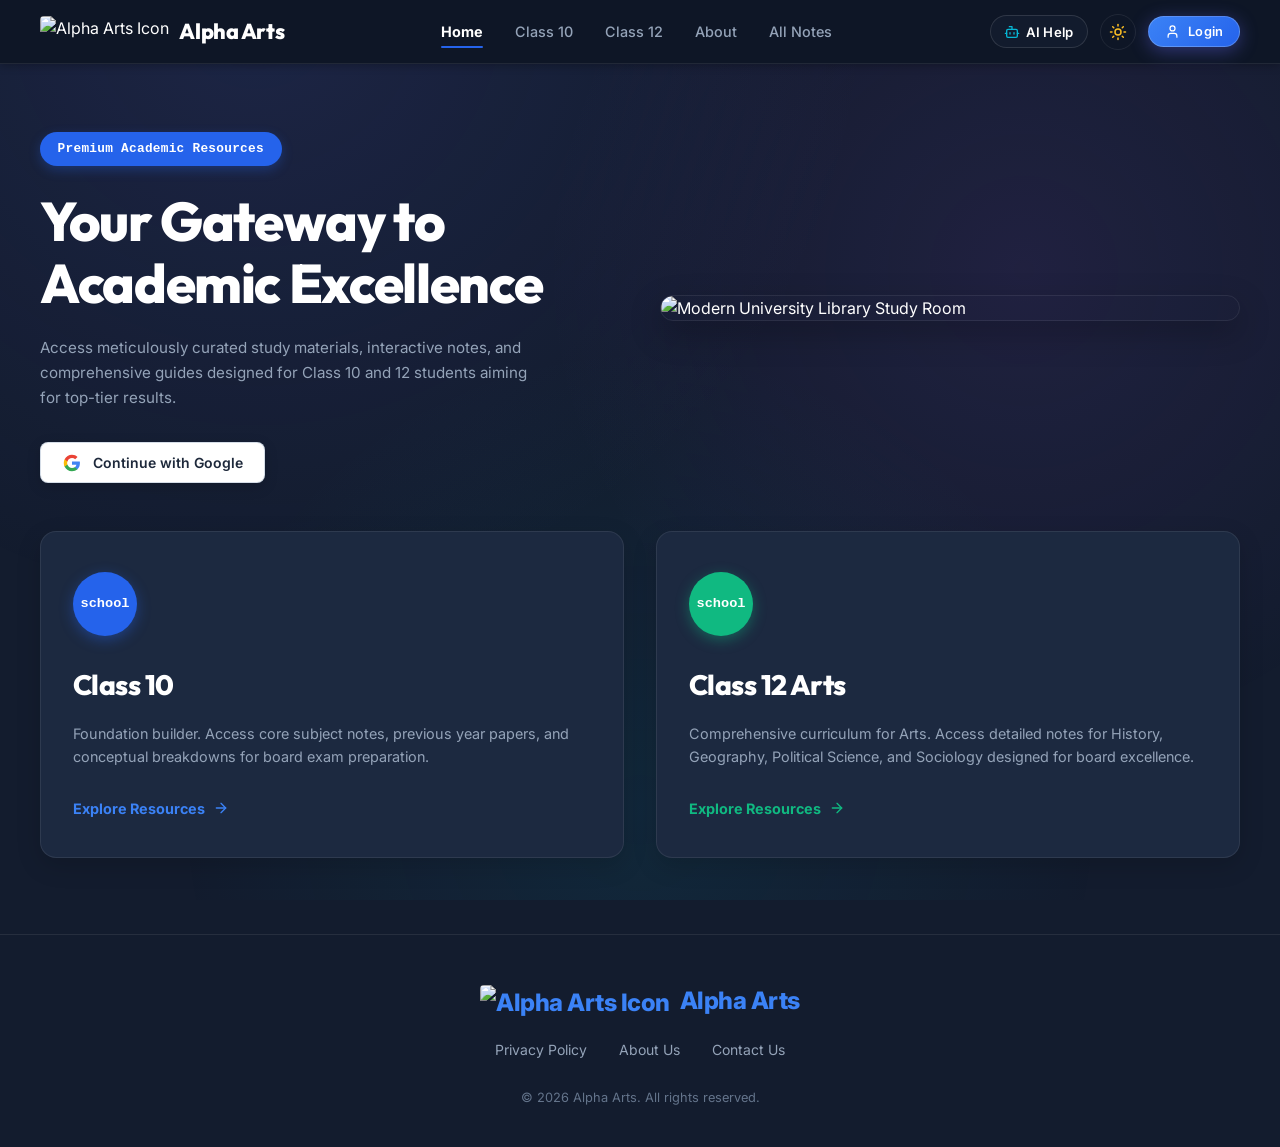
==== commit 1c53fa52: "Updates" ====
--- a/index.html
+++ b/index.html
@@ -51,7 +51,7 @@
       "sameAs": []
     }
     </script>
-  <script type="module" crossorigin src="./assets/index-CdAS9N9G.js"></script>
+  <script type="module" crossorigin src="./assets/index-C95ZhCjr.js"></script>
   <link rel="stylesheet" crossorigin href="./assets/index-z3k_EHPO.css">
 </head>
 
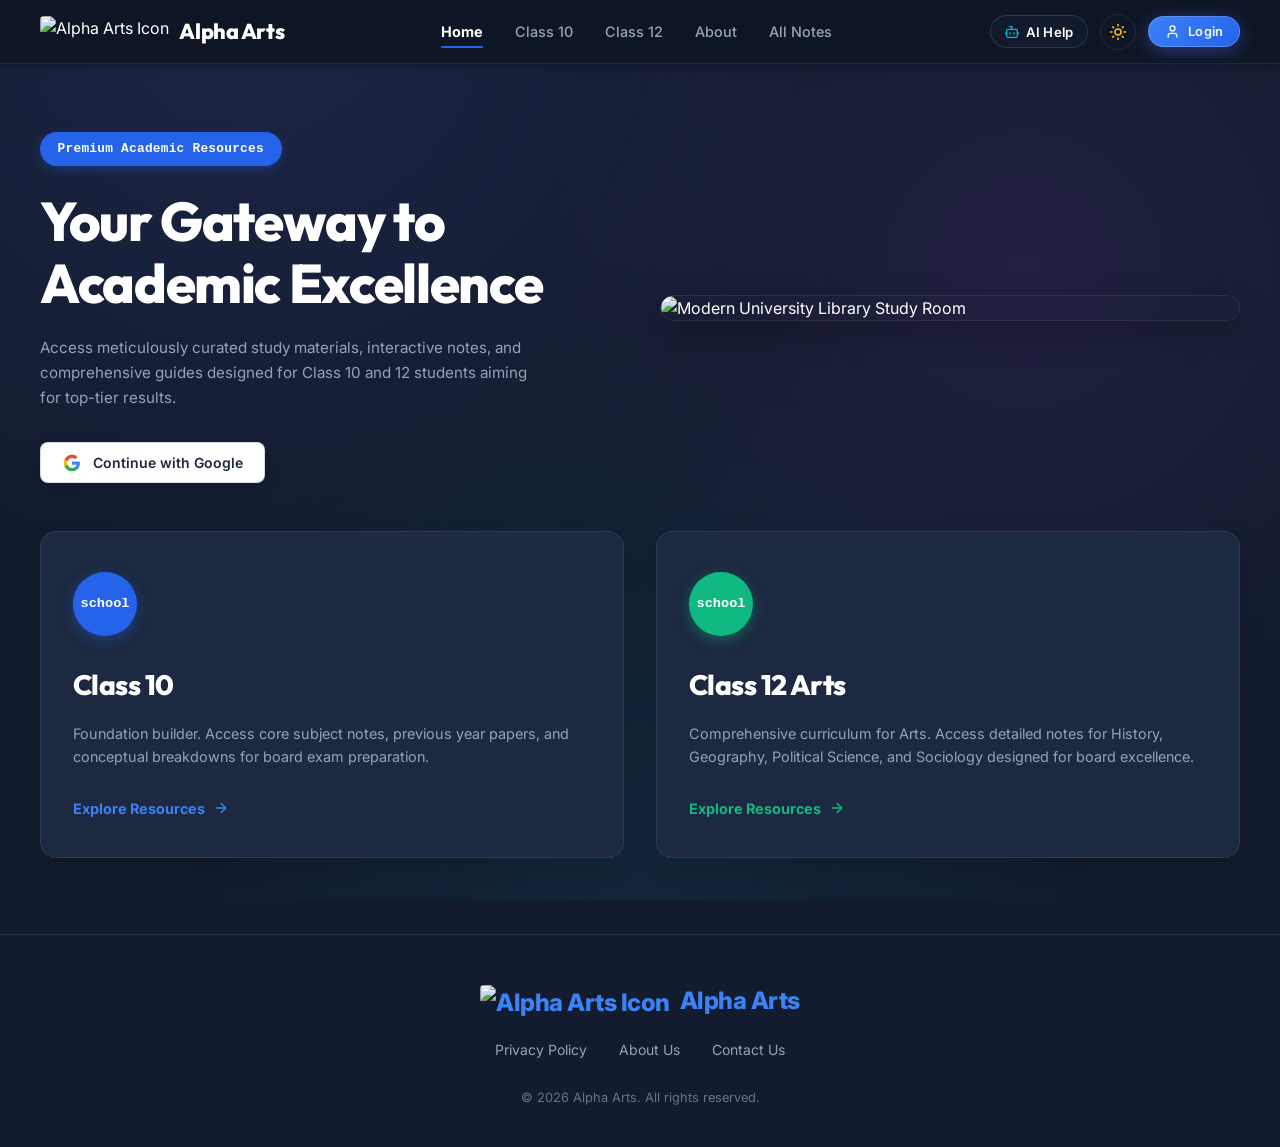
==== commit 1c11ab1a: "Updates" ====
--- a/index.html
+++ b/index.html
@@ -51,7 +51,7 @@
       "sameAs": []
     }
     </script>
-  <script type="module" crossorigin src="./assets/index-C95ZhCjr.js"></script>
+  <script type="module" crossorigin src="./assets/index-D9PeorOA.js"></script>
   <link rel="stylesheet" crossorigin href="./assets/index-z3k_EHPO.css">
 </head>
 
